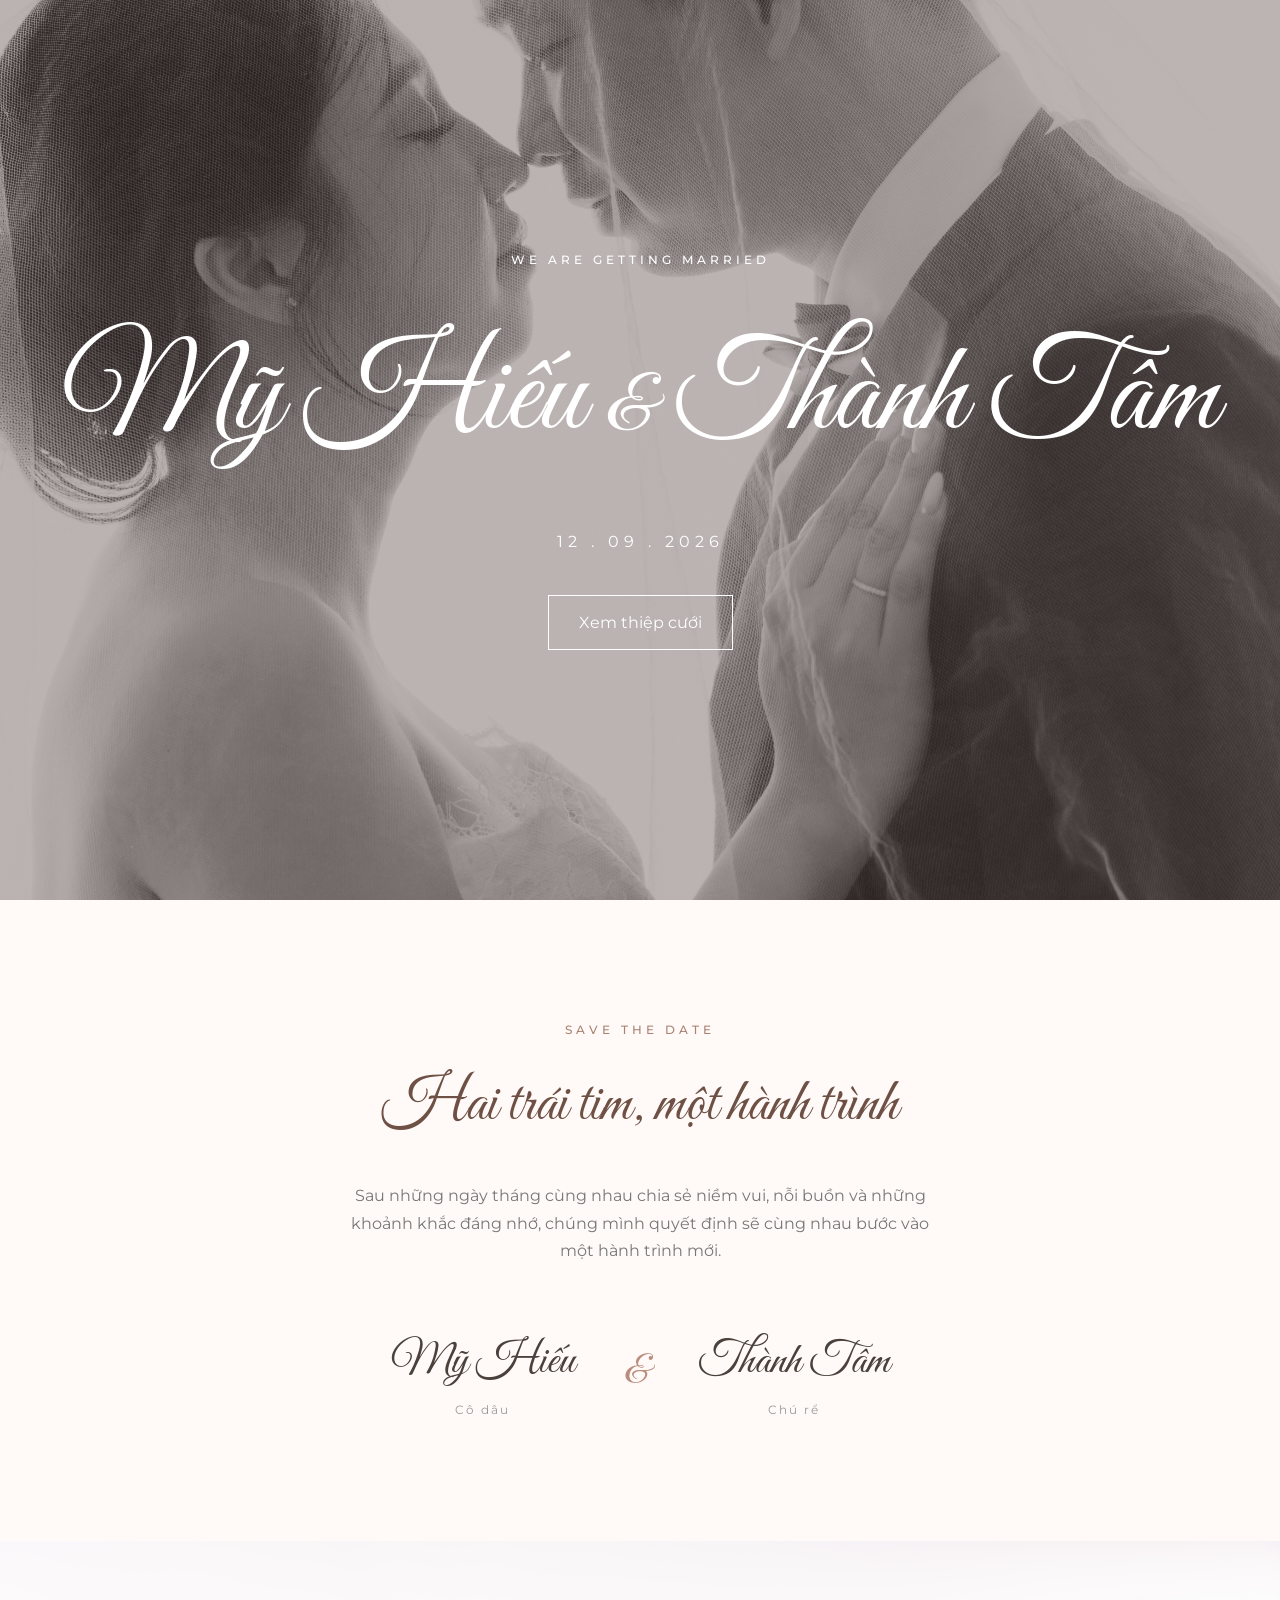
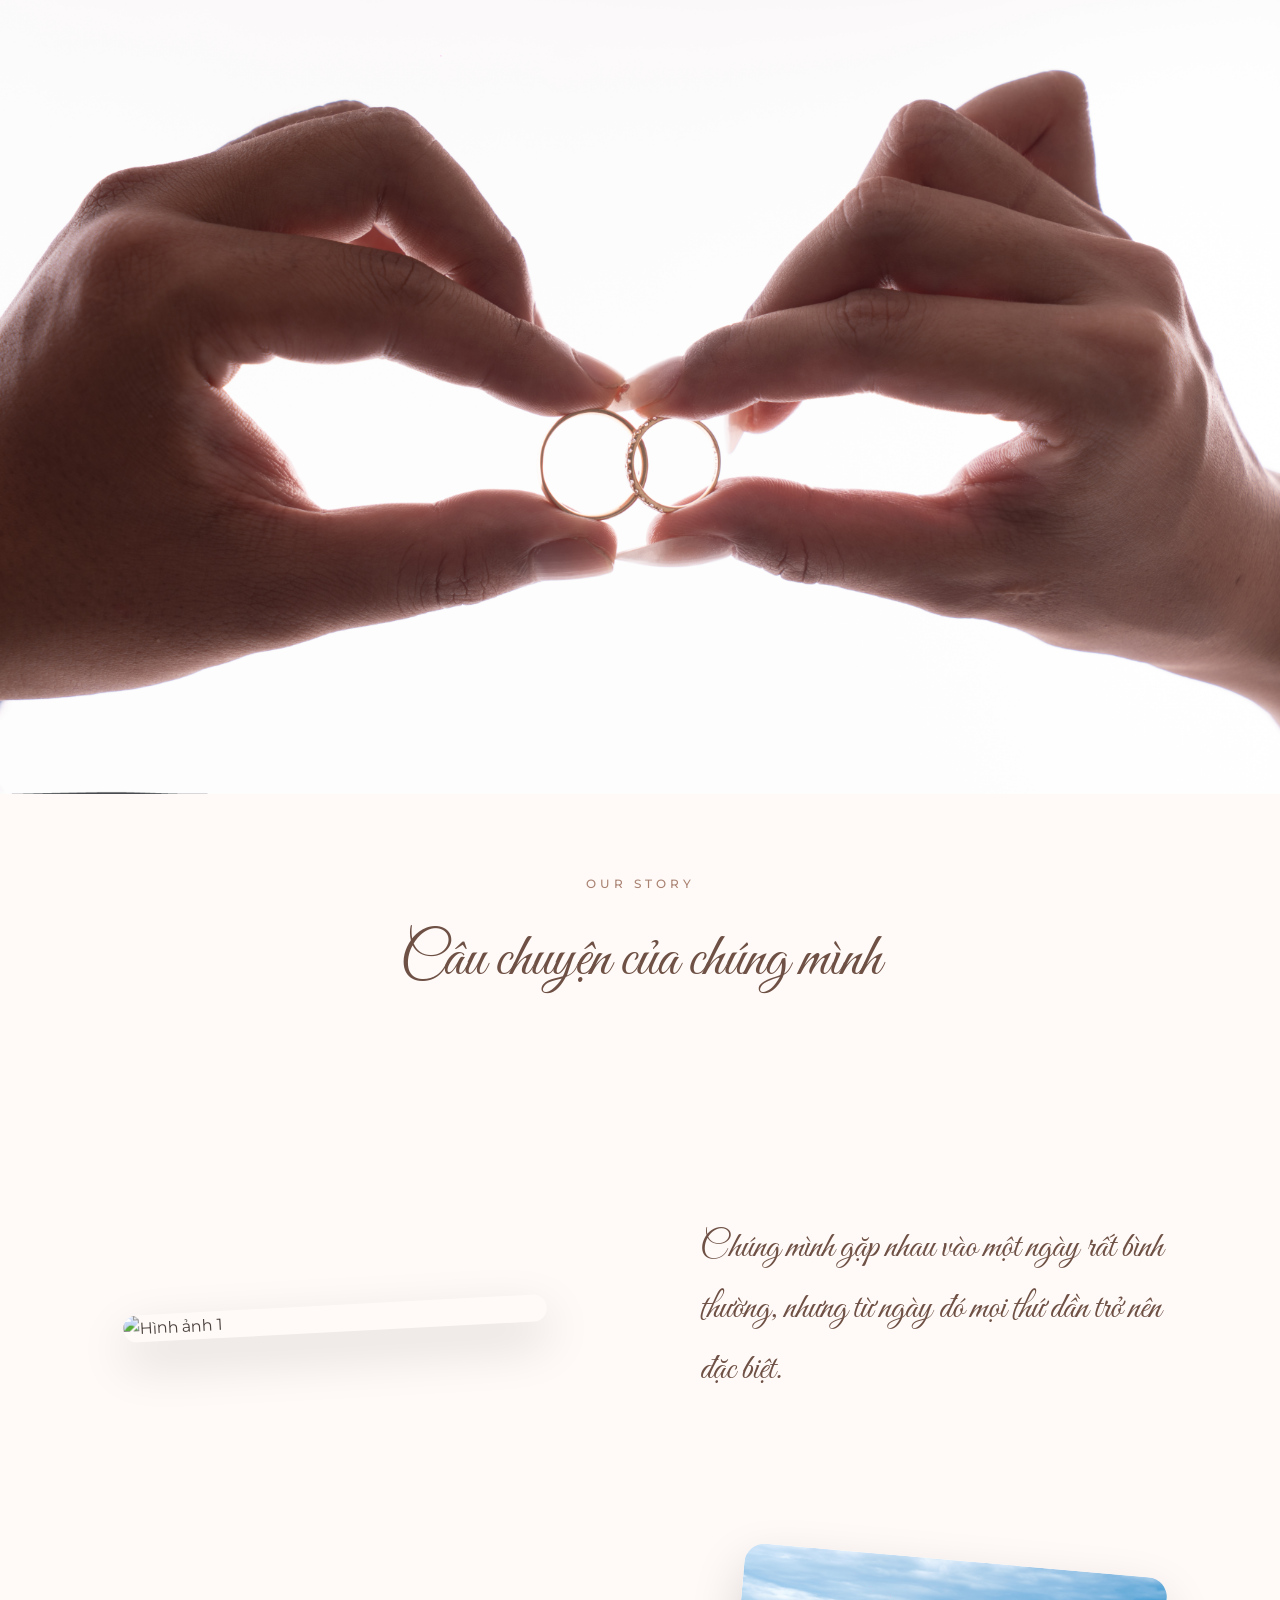
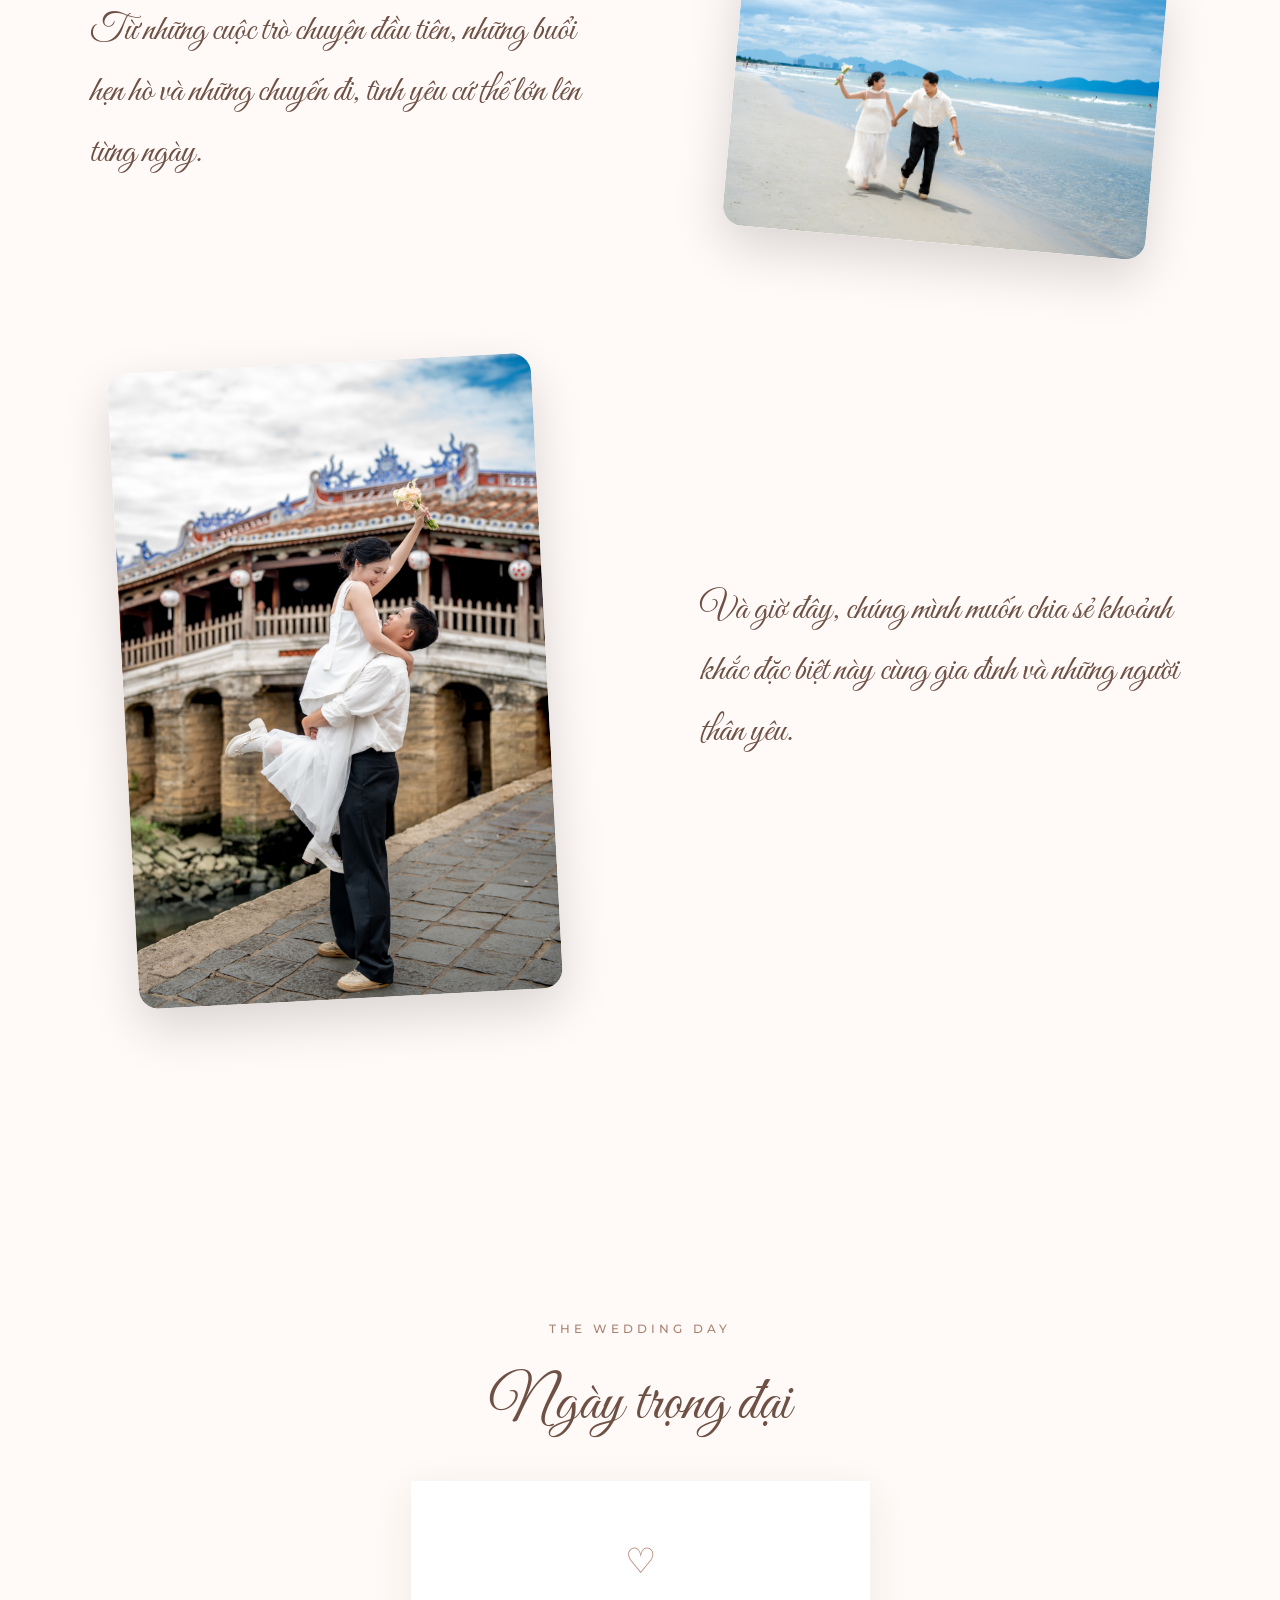
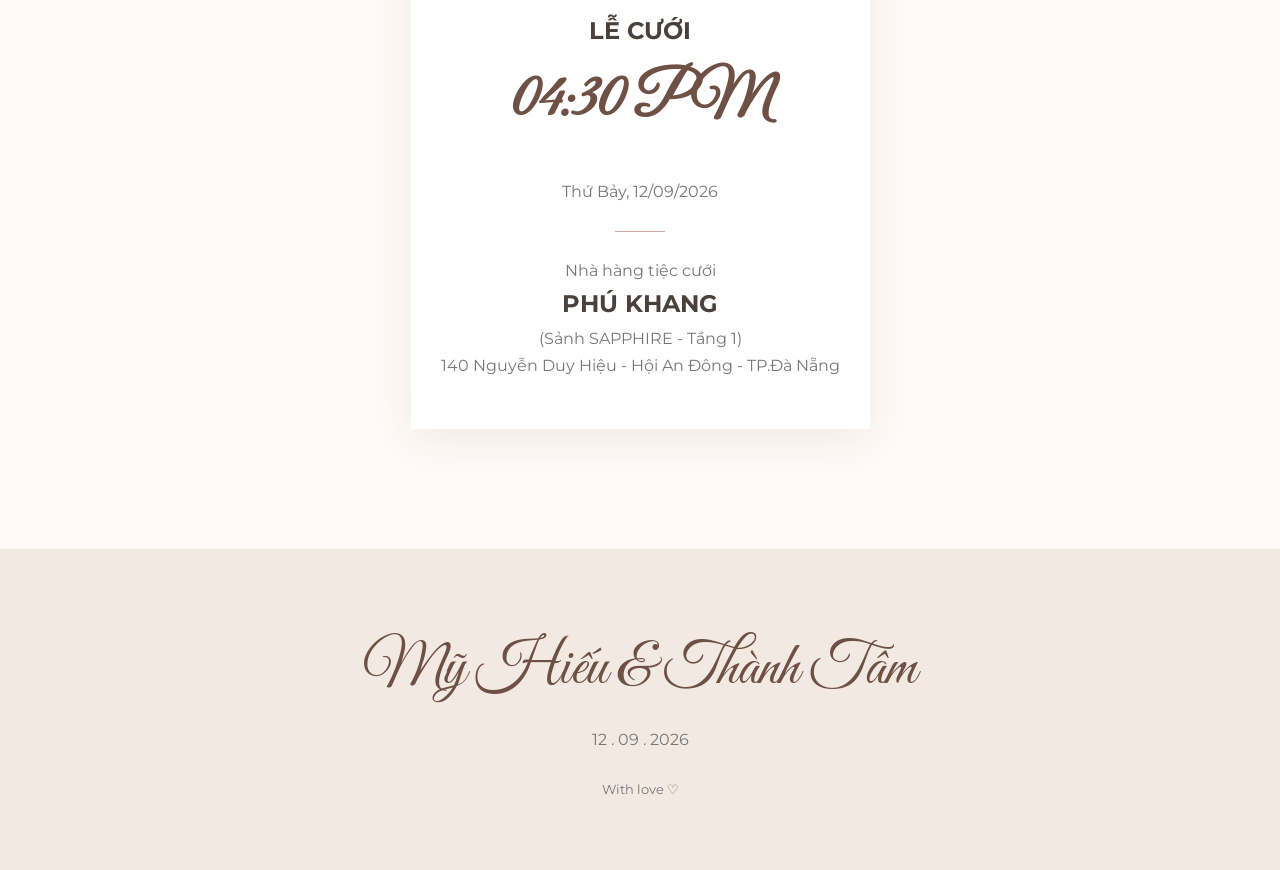
==== index.html @ d0af4d0b "Rename wedding.html to index.html" ====
<!doctype html>
<html lang="vi">
  <head>
    <meta charset="UTF-8" />
    <meta name="viewport" content="width=device-width, initial-scale=1.0" />

    <title>Minh & Ngọc - Wedding</title>

    <link rel="preconnect" href="https://fonts.googleapis.com" />
    <link rel="preconnect" href="https://fonts.gstatic.com" crossorigin />
    <link
      href="https://fonts.googleapis.com/css2?family=Great+Vibes&family=Montserrat:wght@300;400;500;600&display=swap"
      rel="stylesheet"
    />

    <link rel="stylesheet" href="style.css" />
  </head>

  
    <!-- HERO -->
    <section class="hero">
      <div class="hero-content">
        <p class="subtitle">WE ARE GETTING MARRIED</p>

        <h1>Mỹ Hiếu <span>&</span> Thành Tâm</h1>

        <p class="date">12 . 09 . 2026</p>

        <a href="#story" class="btn">Xem thiệp cưới</a>
      </div>
    </section>

    <!-- INTRO -->
    <section class="intro" id="story">
      <p class="small-title">SAVE THE DATE</p>

      <h2>Hai trái tim, một hành trình</h2>

      <p class="description">
        Sau những ngày tháng cùng nhau chia sẻ niềm vui, nỗi buồn và những
        khoảnh khắc đáng nhớ, chúng mình quyết định sẽ cùng nhau bước vào một
        hành trình mới.
      </p>

      <div class="names">
        <div>
          <h3>Mỹ Hiếu</h3>
          <p>Cô dâu</p>
        </div>

        <span>&</span>

        <div>
          <h3>Thành Tâm</h3>
          <p>Chú rể</p>
        </div>
      </div>
    </section>
    
    <div class="image-container">
    <img class="full-width-image" src="ANH_CUOI/NHAN.jpg" alt="Banner">
</div>
    
     <div class="image-container">
    <div class="story-content">
    <p class="small-title">OUR STORY</p>

    <h2>Câu chuyện của chúng mình</h2>
    </div>
</div>
<section class="features">

    <!-- HÀNG 1: Ảnh trái - Nội dung phải -->
    <div class="feature-row">
        <div class="feature-image image-left">
            <img src="/ANH_CUOI/CAFE.JPG" alt="Hình ảnh 1">
        </div>

        <div class="feature-content">
            <h2>Chúng mình gặp nhau vào một ngày rất bình thường, nhưng từ ngày đó mọi thứ dần trở nên đặc biệt.</h2>
           
        </div>
    </div>


    <!-- HÀNG 2: Nội dung trái - Ảnh phải -->
    <div class="feature-row">
        <div class="feature-content">
            <h2>Từ những cuộc trò chuyện đầu tiên, những buổi hẹn hò và những chuyến đi, tình yêu cứ thế lớn lên từng ngày.</h2>
           
        </div>

        <div class="feature-image image-right">
            <img src="/ANH_CUOI/BIEN.JPG" alt="Hình ảnh 2">
        </div>
    </div>


    <!-- HÀNG 3: Ảnh trái - Nội dung phải -->
    <div class="feature-row">
        <div class="feature-image image-left">
            <img src="/ANH_CUOI/CHUA_CAU.JPG" alt="Hình ảnh 3">
        </div>

        <div class="feature-content">
            <h2>Và giờ đây, chúng mình muốn chia sẻ khoảnh khắc đặc biệt này cùng gia đình và những người thân yêu.</h2>
           
        </div>
    </div>

</section>
    <!-- EVENT -->
    <section class="event">
      <p class="small-title">THE WEDDING DAY</p>

      <h2>Ngày trọng đại</h2>

      <div class="event-grid">
        <div class="event-card">
          <div class="icon">♡</div>

          <h1>LỄ CƯỚI</h1>

          <h2><b>04:30 PM</b></h2>
          <p>Thứ Bảy, 12/09/2026</p>

          <hr />

          <p>
            Nhà hàng tiệc cưới

          </p>
          <h1>PHÚ KHANG</h1>
          <p>(Sảnh SAPPHIRE - Tầng 1)</p>
          <p>140 Nguyễn Duy Hiệu - Hội An Đông - TP.Đà Nẵng</p>
        </div>

       
      </div>
    </section>

    <!-- COUNTDOWN -->
  

    <!-- RSVP -->
    

    <!-- FOOTER -->
    <footer>
      <h2>Mỹ Hiếu & Thành Tâm</h2>

      <p>12 . 09 . 2026</p>

      <p class="copyright">With love ♡</p>
    </footer>
  </body>
</html>
---- style.css ----
* {
  margin: 0;
  padding: 0;
  box-sizing: border-box;
}

html {
  scroll-behavior: smooth;
}

body {
  font-family: "Montserrat", sans-serif;
  color: #4a403c;
  background: #fffaf7;
  line-height: 1.7;
}

/* =========================
   HERO
========================= */
/* 3 ảnh*/
/* =========================
   SECTION CHÍNH
========================= */

.features {
  width: 100%;
  max-width: 1200px;
  margin: 0 auto;
  padding: 80px 30px;
  box-sizing: border-box;
}

/* =========================
   MỖI HÀNG
========================= */

.feature-row {
  display: grid;

  /* 2 cột bằng nhau */
  grid-template-columns: 1fr 1fr;

  /* khoảng cách giữa 2 cột */
  gap: 80px;

  /* căn giữa theo chiều dọc */
  align-items: center;

  /* khoảng cách giữa các hàng */
  margin-bottom: 120px;
}

/* =========================
   KHU VỰC ẢNH
========================= */

.feature-image {
  width: 100%;
  display: flex;
  justify-content: center;
  align-items: center;
}

/* Ảnh */

.feature-image img {
  width: 80%;
  max-width: 450px;
  height: auto;

  display: block;

  /* bo góc */
  border-radius: 20px;

  /* hiệu ứng đổ bóng */
  box-shadow: 0 20px 50px rgba(0, 0, 0, 0.15);

  /* hiệu ứng chuyển động */
  transition: transform 0.4s ease;
}

/* =========================
   ẢNH BÊN TRÁI
========================= */

.image-left img {
  transform: rotate(17deg);
}

/* Khi rê chuột */

.image-left img:hover {
  transform: rotate(-1deg) scale(1.03);
}

/* =========================
   ẢNH BÊN PHẢI
========================= */

.image-right img {
  transform: rotate(-15deg);
}

/* Khi rê chuột */

.image-right img:hover {
  transform: rotate(2deg) scale(1.03);
}

/* =========================
   NỘI DUNG
========================= */

.feature-content {
  padding: 20px;
}

.feature-content h2 {
  font-size: 36px;
  margin-bottom: 20px;
}

.feature-content p {
  font-size: 18px;
  line-height: 1.8;
  color: #555;
}
/*đien thoại phần 3 anh */
@media (max-width: 768px) {
  .features {
    padding: 50px 20px;
  }

  .feature-row {
    grid-template-columns: 1fr;
    gap: 40px;
    margin-bottom: 80px;
  }

  /*
       Trên điện thoại:
       luôn cho ảnh nằm trước content
    */

  .feature-image {
    order: 1;
  }

  .feature-content {
    order: 2;
    text-align: center;
  }

  .feature-image img {
    width: 85%;
  }

  .feature-content h2 {
    font-size: 28px;
  }

  .feature-content p {
    font-size: 16px;
  }
}
.hero {
  height: 100vh;
  min-height: 650px;

  background:
    linear-gradient(rgba(60, 40, 35, 0.35), rgba(60, 40, 35, 0.35)),
    url("/ANH_CUOI/DAU_TRANG.jpg");

  background-size: cover;
  background-position: center;

  display: flex;
  justify-content: center;
  align-items: center;

  text-align: center;
  color: white;
}

.hero-content {
  padding: 20px;
}
/*anh nhẫn*/
.full-width-image {
  width: 100%;
  height: auto;
  display: block;
}

.subtitle,
.small-title {
  font-size: 12px;
  letter-spacing: 4px;
  font-weight: 500;
}

.hero h1 {
  font-family: "Great Vibes", cursive;
  font-size: clamp(70px, 10vw, 130px);
  font-weight: 400;
  margin: 20px 0;
}

.hero h1 span {
  font-size: 0.6em;
}

.date {
  font-size: 16px;
  letter-spacing: 5px;
  margin-bottom: 40px;
}

.btn {
  display: inline-block;

  color: white;
  text-decoration: none;

  border: 1px solid white;

  padding: 13px 30px;

  transition: 0.3s;
}

.btn:hover {
  background: white;
  color: #4a403c;
}

/* =========================
   INTRO
========================= */

.intro {
  max-width: 850px;
  margin: auto;

  padding: 120px 25px;

  text-align: center;
}

.small-title {
  color: #a98272;
  margin-bottom: 15px;
}

h2 {
  font-family: "Great Vibes", cursive;
  font-size: 60px;
  font-weight: 300;

  color: #6e5045;

  margin-bottom: 25px;
}

.description {
  max-width: 600px;
  margin: auto;

  color: #777;
}

.names {
  display: flex;
  justify-content: center;
  align-items: center;

  gap: 50px;

  margin-top: 60px;
}

.names h3 {
  font-family: "Great Vibes", cursive;
  font-size: 45px;
  font-weight: 400;
}
/*
.nhan {
  display: flex;
  width: 100%;
  background-image: url(/ANH_CUOI/NHAN.jpg);
}*/
.names p {
  font-size: 12px;
  letter-spacing: 2px;
  color: #999;
}

.names > span {
  font-family: "Great Vibes", cursive;
  font-size: 40px;
  color: #b98d7d;
}

/* =========================
   STORY
========================= */

.story {
  display: grid;
  grid-template-columns: 1fr 1fr;

  min-height: 600px;

  background: #f3e9e3;
}
.fan {
  /* position: relative: Cho phép các hình con sử dụng position: absolute và lấy .fan làm hệ tọa độ. */
  position: relative;
  width: 700px;
  height: 500px;
} /* ======================================== 4. STYLE CHUNG CHO 3 HÌNH ======================================== */
.fan-image {
  /* position: absolute: Các hình sẽ được đặt chồng lên cùng một khu vực. */
  position: absolute;
  width: 260px;
  height: 360px; /* Giữ tỷ lệ hình ảnh và cắt phần dư nếu cần. */
  object-fit: cover; /* Bo góc */
  border-radius: 20px; /* Đổ bóng */
  box-shadow: 0 20px 40px rgba(0, 0, 0, 0.5); /* Tạo hiệu ứng chuyển động mượt */
  transition:
    transform 0.5s ease,
    box-shadow 0.5s ease;
} /* ======================================== 5. HÌNH TRUNG TÂM ======================================== */
.image-center {
  /* Đặt chính giữa container */
  left: 50%;
  top: 50%; /* Dịch ngược lại 50% kích thước để hình nằm chính giữa. */
  transform: translate(
    -50%,
    -50%
  ); /* Đưa hình trung tâm lên trên hai hình còn lại. */
  z-index: 3;
} /* ======================================== 6. HÌNH BÊN TRÁI ======================================== */
.image-left {
  /* Đặt hình về phía trái */
  left: 50%;
  top: 50%; /* Di chuyển sang trái và xuống một chút. */
  transform: translate(-100%, -45%) rotate(-20deg); /* Nằm phía sau hình trung tâm */
  z-index: 1;
} /* ======================================== 7. HÌNH BÊN PHẢI ======================================== */
.image-right {
  /* Đặt hình về phía phải */
  left: 50%;
  top: 50%; /* Di chuyển sang phải và xoay theo hướng ngược lại. */
  transform: translate(0%, -45%) rotate(20deg); /* Nằm phía sau hình trung tâm */
  z-index: 1;
} /* ======================================== 8. HIỆU ỨNG HOVER ======================================== */ /* Khi đưa chuột vào container, 3 hình mở rộng ra giống cánh quạt. */
.fan:hover .image-left {
  transform: translate(-110%, -45%) rotate(-28deg);
  box-shadow: 0 25px 50px rgba(0, 0, 0, 0.6);
}
.story-image {
  background: url("/ANH_CUOI/NHAN.jpg");

  background-size: cover;
  background-position: center;
}

.fan {
  width: 900px;
  height: 500px; /* Flexbox chia đều 3 vị trí */
  display: flex;
  justify-content: space-between;
  align-items: center; /* Khoảng cách giữa các ảnh */
  gap: 40px;
} /* ======================================== STYLE CHUNG CHO ẢNH ======================================== */
.fan-image {
  width: 260px;
  height: 360px;
  object-fit: cover;
  border-radius: 20px;
  box-shadow: 0 20px 40px rgba(0, 0, 0, 0.5); /* Hiệu ứng chuyển động */
  transition:
    transform 0.5s ease,
    box-shadow 0.5s ease;
} /* ======================================== ẢNH TRÁI ======================================== */
.image-left {
  /* Nghiêng sang trái */
  transform: rotate(-20deg);
} /* ======================================== ẢNH GIỮA ======================================== */
.image-center {
  /* Không xoay */
  transform: rotate(0deg); /* Đưa ảnh giữa lên trên */
  z-index: 2;
} /* ======================================== ẢNH PHẢI ======================================== */
.image-right {
  /* Nghiêng sang phải */
  transform: rotate(20deg);
} /* ======================================== HOVER ======================================== */
.fan:hover .image-left {
  transform: rotate(-28deg) translateY(-15px);
}
.fan:hover .image-center {
  transform: scale(1.05) translateY(-15px);
}
.fan:hover .image-right {
  transform: rotate(28deg) translateY(-15px);
} /* ======================================== RESPONSIVE ======================================== */
@media (max-width: 950px) {
  .fan {
    width: 95vw;
    gap: 20px;
  }
  .fan-image {
    width: 30%;
    height: auto;
    aspect-ratio: 260 / 360;
  }
}
.story-content {
  display: flex;
  flex-direction: column;
  justify-content: center;
  text-align: center;
  padding: 80px;
}

.story-content p:not(.small-title) {
  max-width: 500px;
  margin-bottom: 20px;
  color: #756963;
}

/* =========================
   EVENT
========================= */

.event {
  padding: 120px 25px;

  text-align: center;
}

.event-grid {
  display: flex;
  justify-content: center;
}

.event-card {
  background: white;

  padding: 50px 30px;

  box-shadow: 0 10px 40px rgba(80, 50, 40, 0.08);
}

.icon {
  font-size: 35px;
  color: #b98d7d;

  margin-bottom: 20px;
}

.event-card h3 {
  letter-spacing: 3px;
  font-size: 15px;

  margin-bottom: 20px;
}

.event-card hr {
  width: 50px;

  border: 0;
  border-top: 1px solid #c8a99b;

  margin: 25px auto;
}

.event-card p {
  color: #777;
}

/* =========================
   COUNTDOWN
========================= */

.countdown {
  background: #6e5045;

  color: white;

  text-align: center;

  padding: 100px 20px;
}

.countdown h2 {
  color: white;
}

.timer {
  display: flex;
  justify-content: center;

  gap: 60px;

  margin-top: 50px;
}

.timer div {
  display: flex;
  flex-direction: column;
}

.timer strong {
  font-size: 40px;
  font-weight: 300;
}

.timer span {
  font-size: 11px;
  letter-spacing: 2px;
  opacity: 0.7;
}

/* =========================
   RSVP
========================= */

.rsvp {
  max-width: 600px;

  margin: auto;

  padding: 120px 25px;

  text-align: center;
}

.rsvp > p:not(.small-title) {
  color: #777;

  margin-bottom: 40px;
}

form {
  display: flex;
  flex-direction: column;

  gap: 15px;
}

input,
select {
  width: 100%;

  padding: 15px;

  border: 1px solid #ddd;

  background: white;

  font-family: inherit;

  outline: none;
}

input:focus,
select:focus {
  border-color: #a98272;
}

button {
  padding: 16px;

  border: none;

  background: #6e5045;

  color: white;

  cursor: pointer;

  letter-spacing: 2px;

  transition: 0.3s;
}

button:hover {
  background: #a98272;
}

/* =========================
   FOOTER
========================= */

footer {
  background: #f3e9e3;

  text-align: center;

  padding: 70px 20px;
}

footer h2 {
  margin-bottom: 5px;
}

footer p {
  color: #777;
}

.copyright {
  margin-top: 25px;
  font-size: 13px;
}

/* =========================
   RESPONSIVE
========================= */

@media (max-width: 768px) {
  .hero {
    min-height: 600px;
  }

  .hero h1 {
    font-size: 75px;
  }

  h2 {
    font-size: 40px;
  }

  .story {
    grid-template-columns: 1fr;
  }

  .story-image {
    min-height: 400px;
  }

  .story-content {
    padding: 70px 25px;
  }

  .event-grid {
    grid-template-columns: 1fr;
  }

  .timer {
    gap: 25px;
  }

  .timer strong {
    font-size: 30px;
  }

  .names {
    gap: 20px;
  }

  .names h3 {
    font-size: 38px;
  }
}
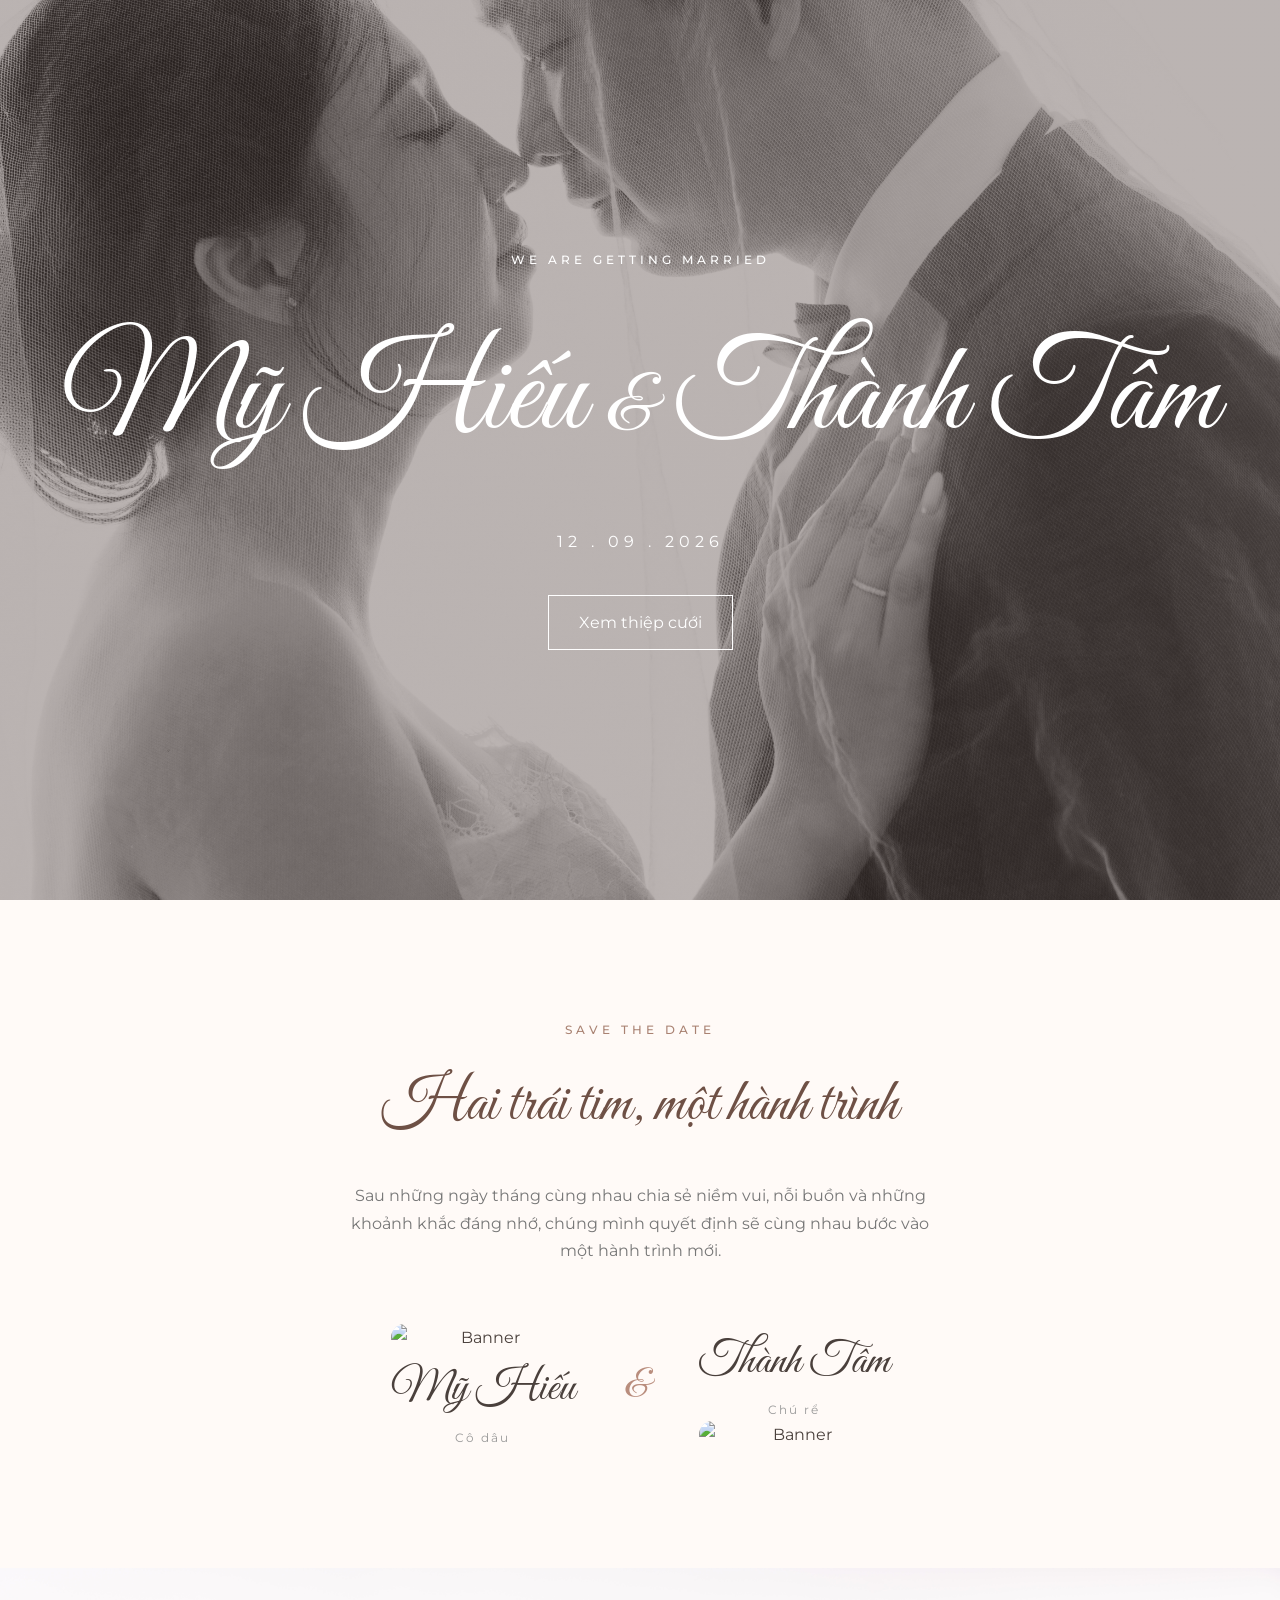
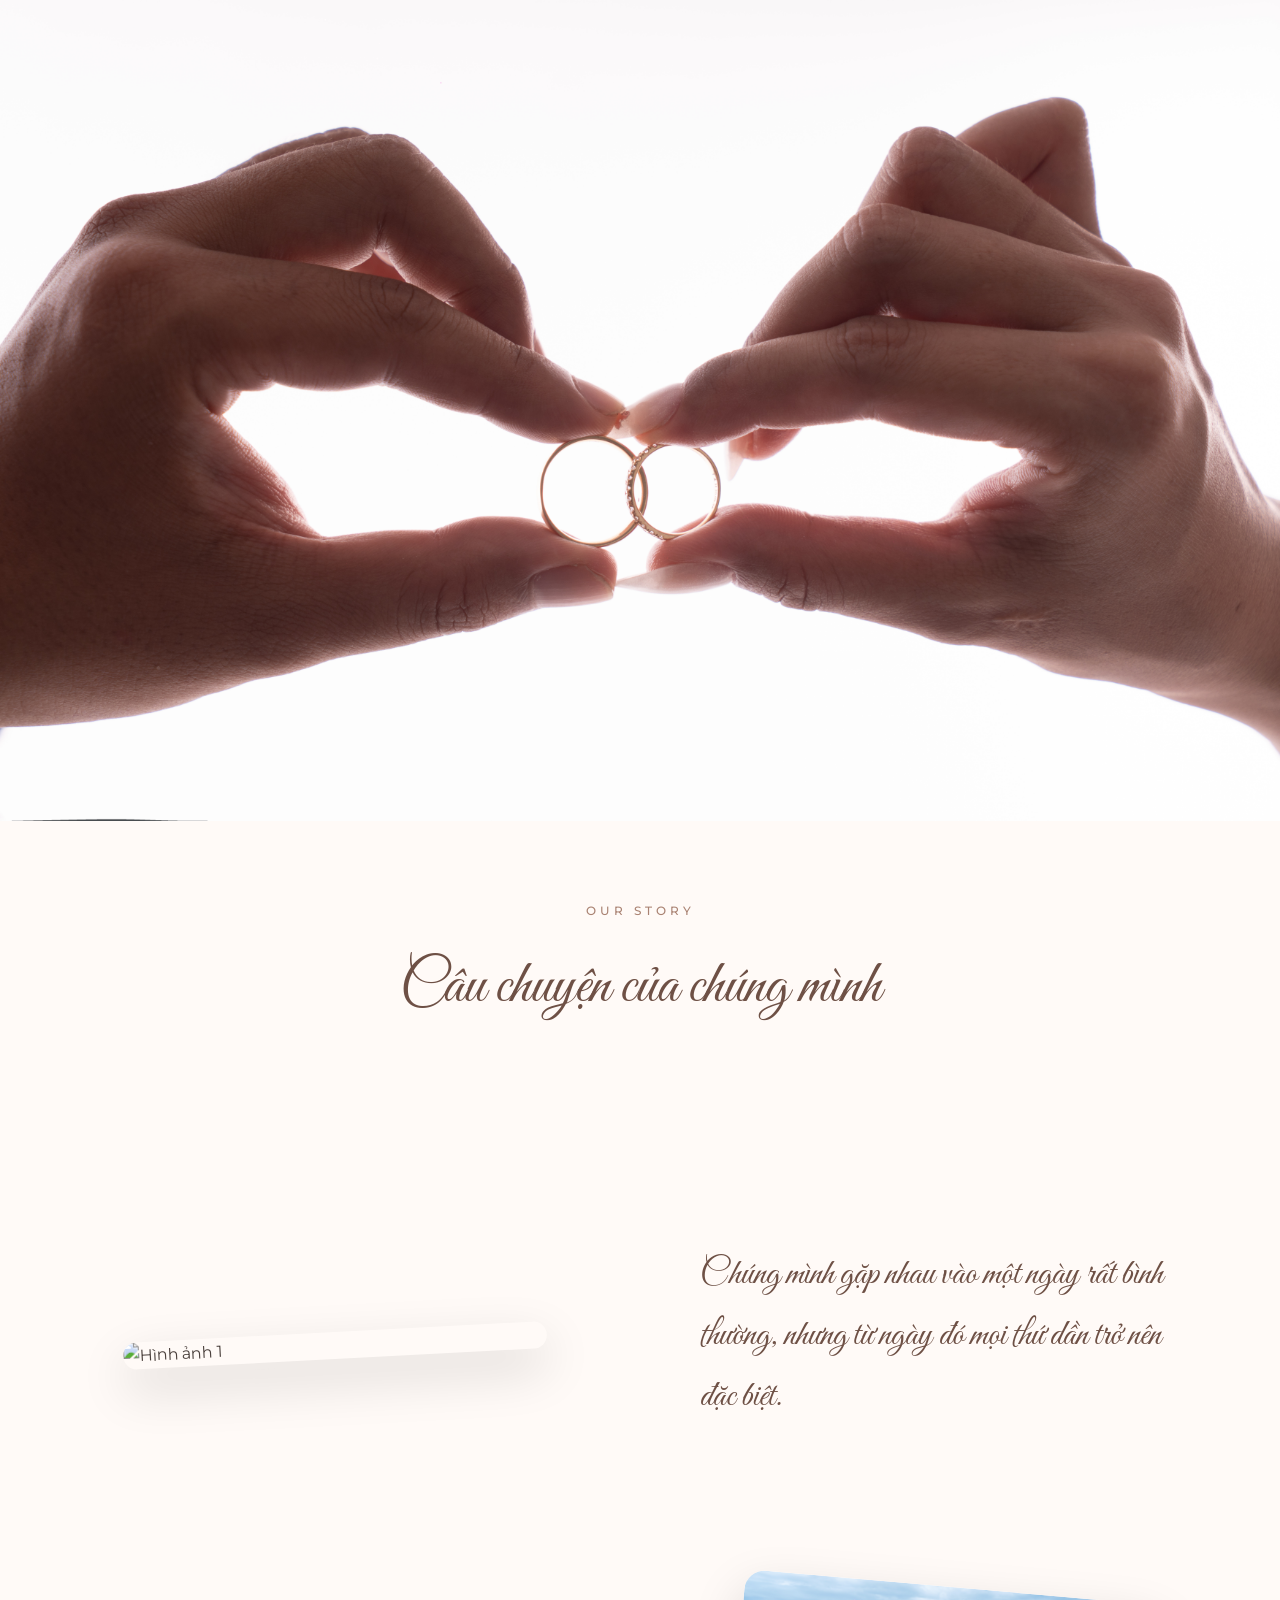
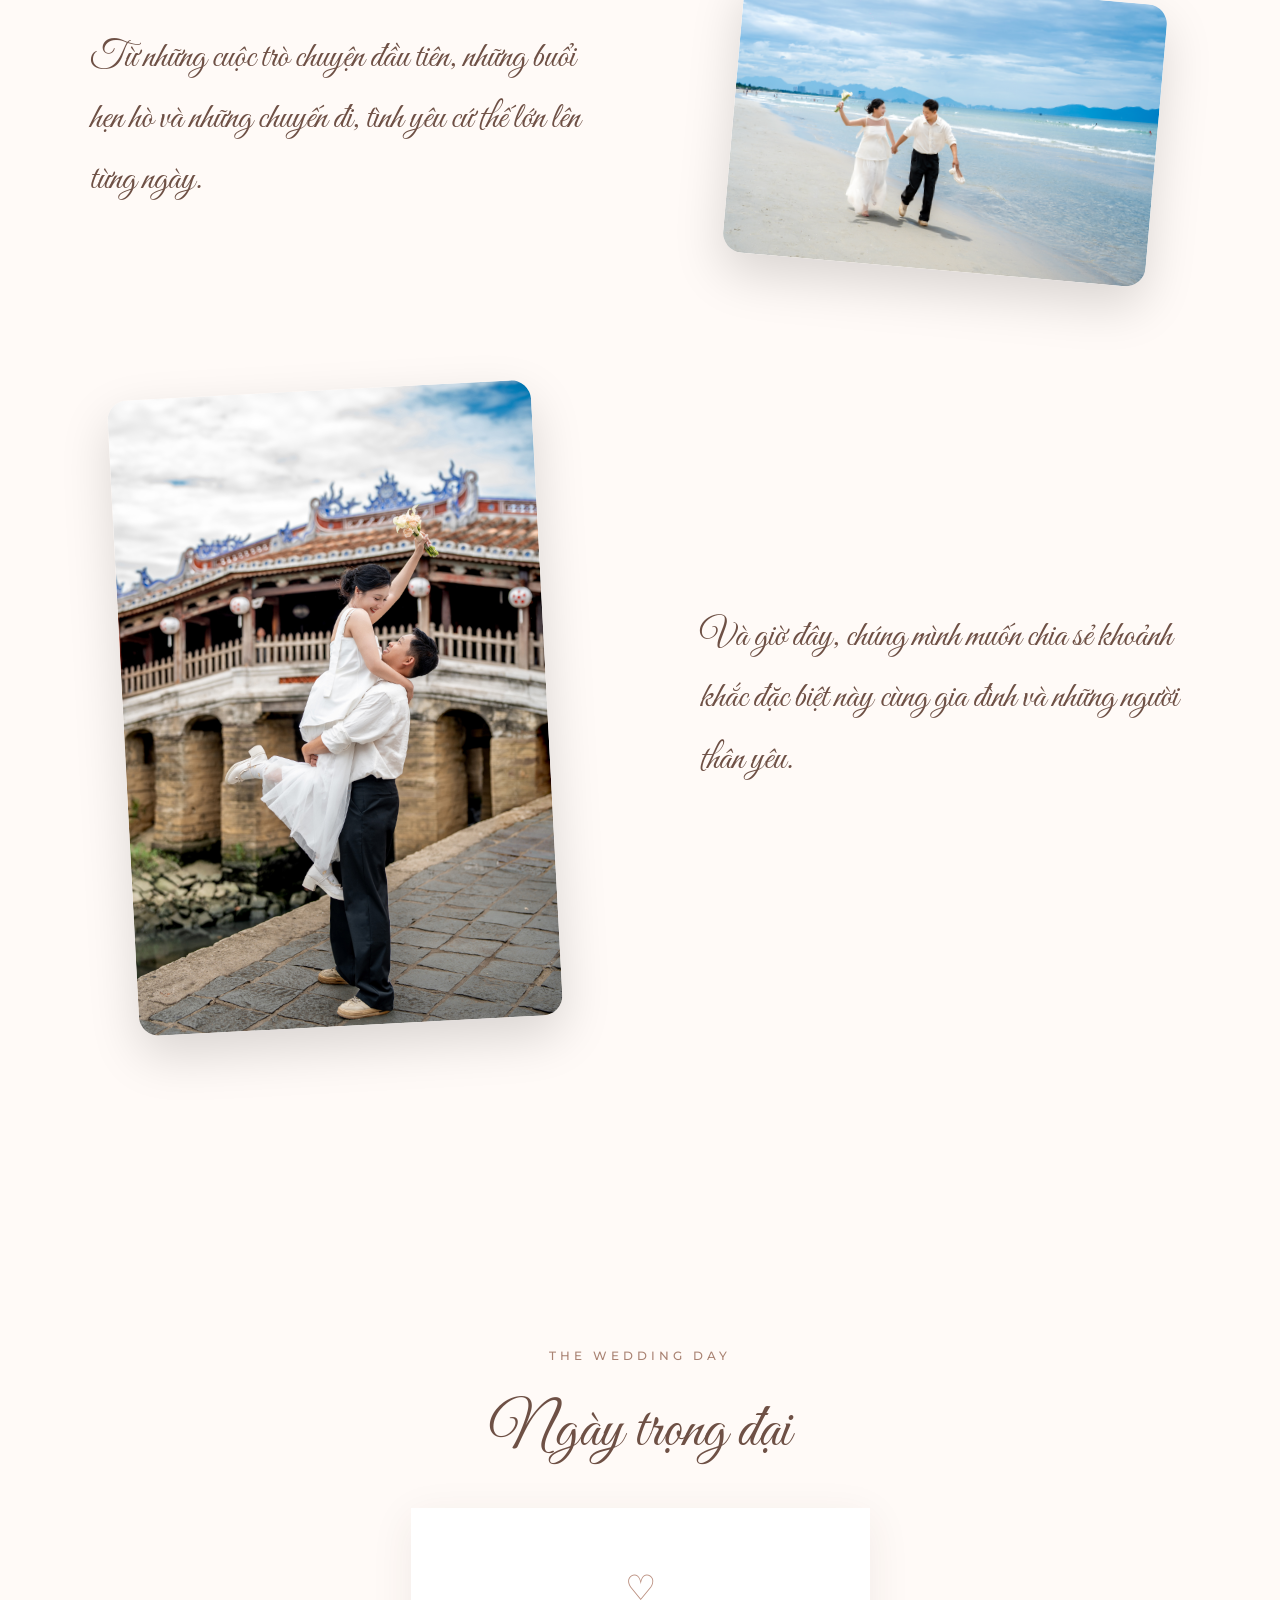
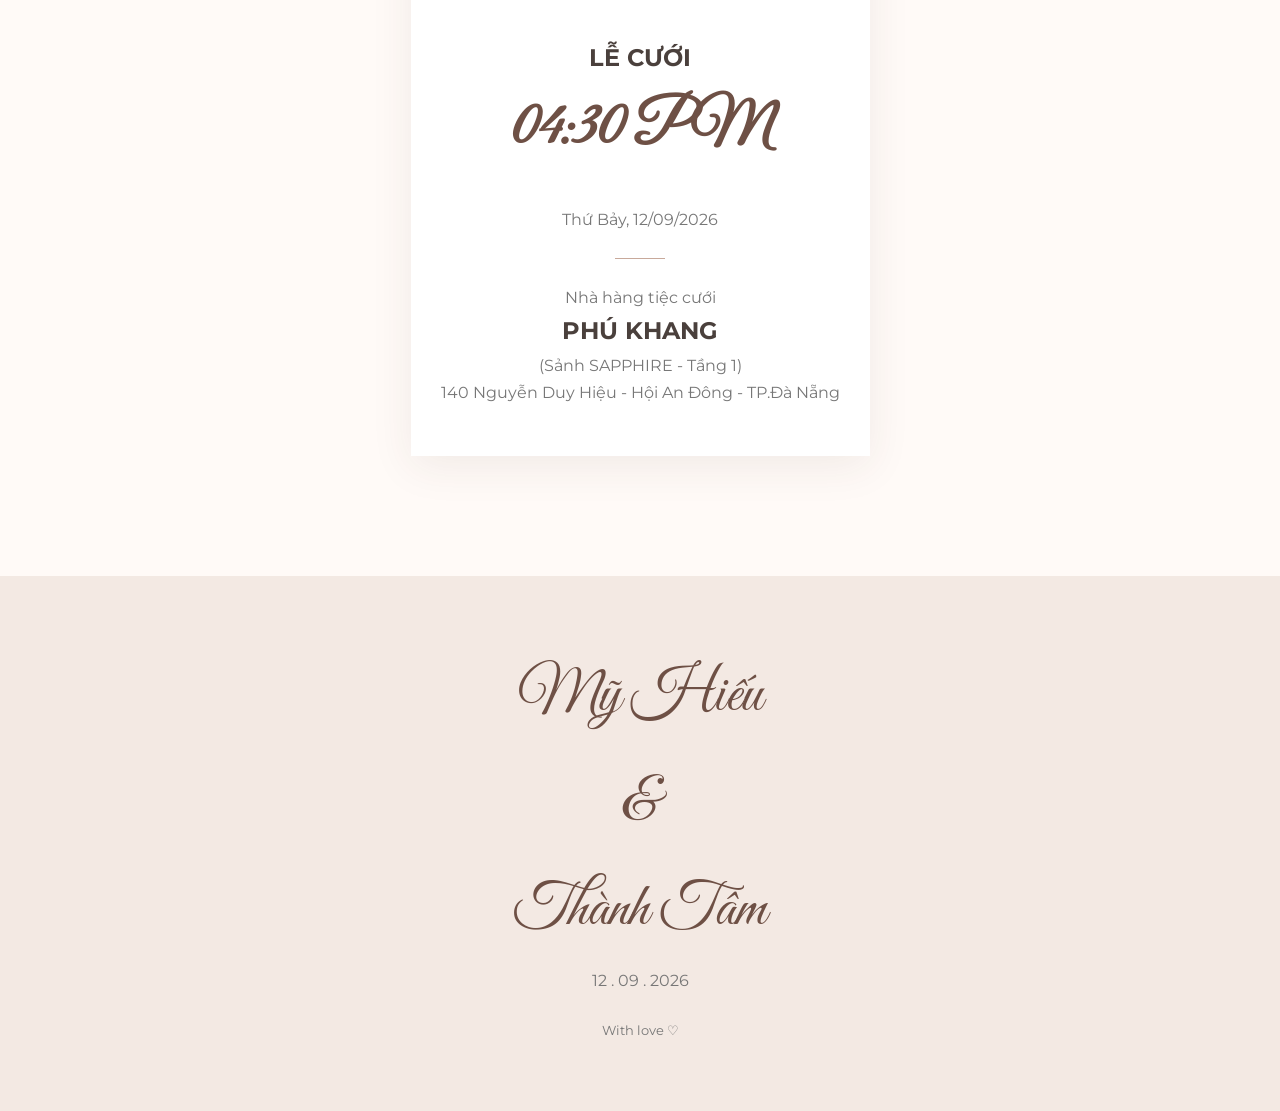
==== commit 8152629a: "Update" ====
--- a/index.html
+++ b/index.html
@@ -4,7 +4,7 @@
     <meta charset="UTF-8" />
     <meta name="viewport" content="width=device-width, initial-scale=1.0" />
 
-    <title>Minh & Ngọc - Wedding</title>
+    <title>Mỹ Hiếu & Thành Tâm - Wedding</title>
 
     <link rel="preconnect" href="https://fonts.googleapis.com" />
     <link rel="preconnect" href="https://fonts.gstatic.com" crossorigin />
@@ -44,6 +44,9 @@
 
       <div class="names">
         <div>
+ <div class="image-container">
+    <img class="full-width-image-dau-re" src="ANH_CUOI/CO_DAU.JPG" alt="Banner">
+</div>
           <h3>Mỹ Hiếu</h3>
           <p>Cô dâu</p>
         </div>
@@ -53,6 +56,9 @@
         <div>
           <h3>Thành Tâm</h3>
           <p>Chú rể</p>
+           <div class="image-container">
+    <img class="full-width-image-dau-re" src="ANH_CUOI/CHU_RE.JPG" alt="Banner">
+</div>
         </div>
       </div>
     </section>
@@ -73,7 +79,7 @@
     <!-- HÀNG 1: Ảnh trái - Nội dung phải -->
     <div class="feature-row">
         <div class="feature-image image-left">
-            <img src="/ANH_CUOI/CAFE.JPG" alt="Hình ảnh 1">
+            <img src="ANH_CUOI/CAFE.JPG" alt="Hình ảnh 1">
         </div>
 
         <div class="feature-content">
@@ -91,7 +97,7 @@
         </div>
 
         <div class="feature-image image-right">
-            <img src="/ANH_CUOI/BIEN.JPG" alt="Hình ảnh 2">
+            <img src="ANH_CUOI/BIEN.JPG" alt="Hình ảnh 2">
         </div>
     </div>
 
@@ -99,7 +105,7 @@
     <!-- HÀNG 3: Ảnh trái - Nội dung phải -->
     <div class="feature-row">
         <div class="feature-image image-left">
-            <img src="/ANH_CUOI/CHUA_CAU.JPG" alt="Hình ảnh 3">
+            <img src="ANH_CUOI/CHUA_CAU.JPG" alt="Hình ảnh 3">
         </div>
 
         <div class="feature-content">
@@ -147,7 +153,9 @@
 
     <!-- FOOTER -->
     <footer>
-      <h2>Mỹ Hiếu & Thành Tâm</h2>
+      <h2>Mỹ Hiếu </h2>
+        <h2>&</h2>
+         <h2>Thành Tâm</h2>
 
       <p>12 . 09 . 2026</p>
 
--- a/style.css
+++ b/style.css
@@ -171,7 +171,7 @@
 
   background:
     linear-gradient(rgba(60, 40, 35, 0.35), rgba(60, 40, 35, 0.35)),
-    url("/ANH_CUOI/DAU_TRANG.jpg");
+    url("ANH_CUOI/DAU_TRANG.jpg");
 
   background-size: cover;
   background-position: center;
@@ -193,7 +193,12 @@
   height: auto;
   display: block;
 }
-
+.full-width-image-dau-re {
+  width: 100%;
+  height: auto;
+  display: block;
+  border-radius: 25px;
+}
 .subtitle,
 .small-title {
   font-size: 12px;
